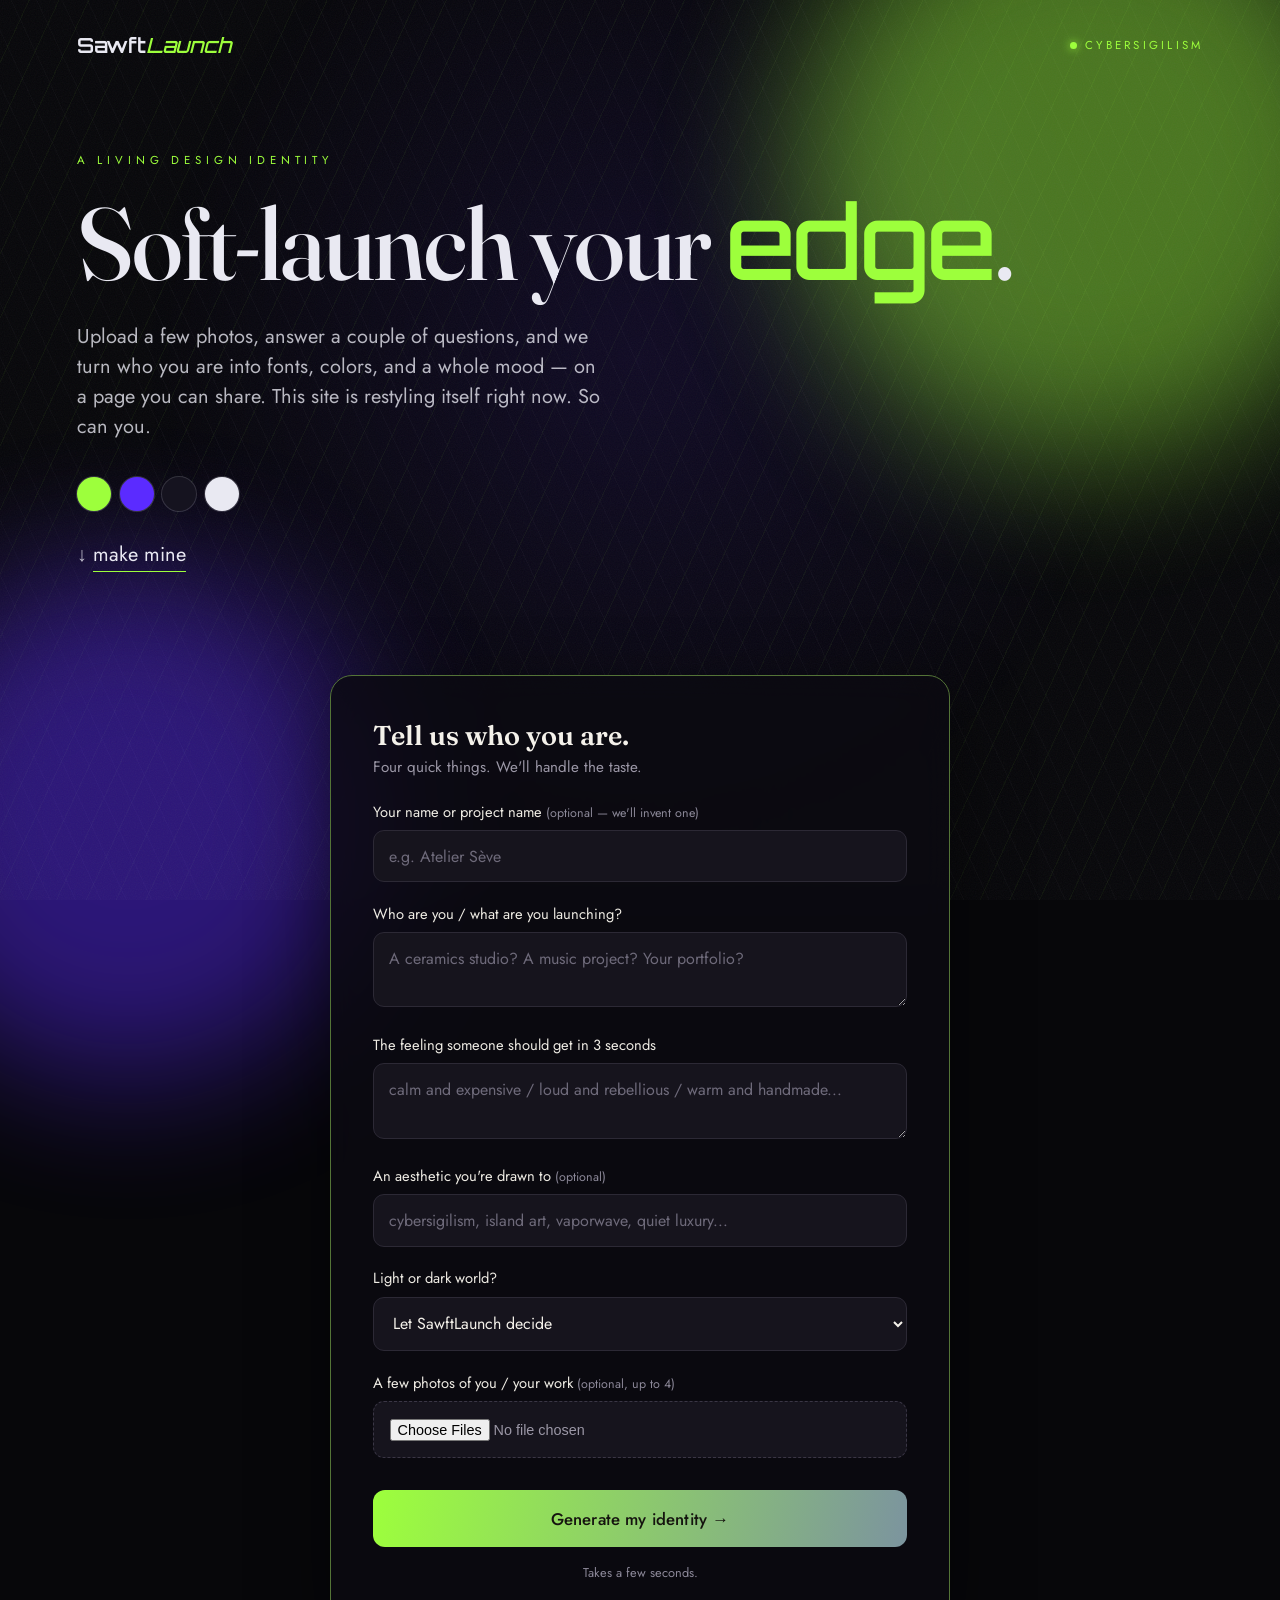
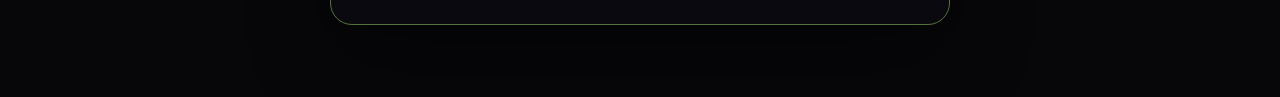
==== sawftlaunch-app/templates/onboard.html @ 3a96aae8 "Add SawftLaunch generative design app (v1) FastAPI backend that turns a maker's photos + answers int" ====
<!DOCTYPE html>
<html lang="en">
<head>
  <meta charset="UTF-8" />
  <meta name="viewport" content="width=device-width, initial-scale=1.0" />
  <title>SawftLaunch — soft-launch yourself</title>
  <link rel="preconnect" href="https://fonts.googleapis.com" />
  <link rel="preconnect" href="https://fonts.gstatic.com" crossorigin />
  <link href="https://fonts.googleapis.com/css2?family=Fraunces:ital,opsz,wght@0,9..144,500;0,9..144,600;1,9..144,500&family=Orbitron:wght@500;800&family=DM+Serif+Display&family=Cormorant+Garamond:wght@600;700&family=Jost:wght@300;400;500&display=swap" rel="stylesheet" />
  <style>
    :root {
      --bg:#0e0c14; --ink:#f4f1ea; --accent:#c7a45a; --accent2:#7d8466; --soft:#1c1a24;
      --display:"Fraunces",serif;
      --t: 900ms cubic-bezier(.4,0,.2,1);
    }
    * { margin:0; padding:0; box-sizing:border-box; }
    html { scroll-behavior:smooth; }
    body {
      background:var(--bg); color:var(--ink); font-family:"Jost",sans-serif;
      transition: background-color var(--t), color var(--t);
      overflow-x:hidden;
    }

    /* animated decorative layers ------------------------------------------ */
    .fx { position:fixed; inset:0; z-index:0; pointer-events:none; opacity:.5; transition:opacity var(--t); }
    .blob { position:fixed; z-index:0; border-radius:50%; filter:blur(70px); opacity:.45;
            transition: background var(--t); pointer-events:none; }
    .blob.b1 { width:46vw; height:46vw; top:-10vw; right:-8vw; background:var(--accent); animation:float1 16s ease-in-out infinite; }
    .blob.b2 { width:40vw; height:40vw; bottom:-14vw; left:-10vw; background:var(--accent2); animation:float2 20s ease-in-out infinite; }
    @keyframes float1 { 0%,100%{transform:translate(0,0) scale(1)} 50%{transform:translate(-4vw,5vw) scale(1.12)} }
    @keyframes float2 { 0%,100%{transform:translate(0,0) scale(1)} 50%{transform:translate(5vw,-4vw) scale(1.1)} }
    /* film grain */
    body::after {
      content:""; position:fixed; inset:0; z-index:1; pointer-events:none; opacity:.05;
      background-image:url("data:image/svg+xml,%3Csvg xmlns='http://www.w3.org/2000/svg' width='120' height='120'%3E%3Cfilter id='n'%3E%3CfeTurbulence type='fractalNoise' baseFrequency='.85' numOctaves='2'/%3E%3C/filter%3E%3Crect width='100%25' height='100%25' filter='url(%23n)'/%3E%3C/svg%3E");
    }

    /* aesthetic effect backgrounds (swapped on the .fx layer) -------------- */
    .fx-sigil-lines { background:
        radial-gradient(circle at 50% 40%, color-mix(in srgb,var(--accent2) 22%,transparent), transparent 60%),
        repeating-linear-gradient(115deg, transparent 0 26px, color-mix(in srgb,var(--accent) 10%,transparent) 26px 27px),
        repeating-linear-gradient(65deg, transparent 0 22px, color-mix(in srgb,var(--ink) 5%,transparent) 22px 23px); }
    .fx-tapa-pattern { background:
        repeating-linear-gradient(45deg, color-mix(in srgb,var(--accent) 16%,transparent) 0 10px, transparent 10px 20px),
        repeating-linear-gradient(-45deg, color-mix(in srgb,var(--accent2) 16%,transparent) 0 10px, transparent 10px 20px);
        background-size:56px 56px; }
    .fx-neon-grid { background-image:
        linear-gradient(color-mix(in srgb,var(--accent2) 50%,transparent) 1px, transparent 1px),
        linear-gradient(90deg, color-mix(in srgb,var(--accent2) 50%,transparent) 1px, transparent 1px);
        background-size:48px 48px; mask-image:radial-gradient(circle at 50% 30%, #000, transparent 75%); }
    .fx-fine-rules { background:
        repeating-linear-gradient(0deg, transparent 0 64px, color-mix(in srgb,var(--ink) 12%,transparent) 64px 65px); }

    /* layout --------------------------------------------------------------- */
    .shell { position:relative; z-index:2; }
    .topbar { display:flex; justify-content:space-between; align-items:center; padding:2rem 6vw; }
    .wordmark { font-family:var(--display); font-weight:600; font-size:1.3rem; letter-spacing:-.01em; }
    .wordmark b { color:var(--accent); font-style:italic; font-weight:500; transition:color var(--t); }
    .nowtag { font-size:.72rem; letter-spacing:.28em; text-transform:uppercase; color:var(--accent);
              transition:color var(--t); display:flex; align-items:center; gap:.5rem; }
    .nowtag .dot { width:7px; height:7px; border-radius:50%; background:var(--accent); transition:background var(--t);
                   box-shadow:0 0 10px var(--accent); animation:pulse 1.6s ease-in-out infinite; }
    @keyframes pulse { 0%,100%{opacity:1} 50%{opacity:.35} }

    .hero { min-height:62vh; display:flex; flex-direction:column; justify-content:center;
            padding:1rem 6vw 2rem; max-width:1100px; }
    .eyebrow { letter-spacing:.42em; text-transform:uppercase; font-size:.72rem; color:var(--accent);
               margin-bottom:1.4rem; transition:color var(--t); }
    .hero h1 { font-family:"Fraunces",serif; font-weight:500; line-height:.98;
               font-size:clamp(2.6rem,8.5vw,6.4rem); letter-spacing:-.02em; }
    .morph { font-family:var(--display); color:var(--accent); transition:color var(--t);
             display:inline-block; will-change:transform,opacity; }
    .morph.swap { animation:swap .9s cubic-bezier(.4,0,.2,1); }
    @keyframes swap { 0%{opacity:0; transform:translateY(.35em) rotate(-2deg)} 100%{opacity:1; transform:none} }
    .hero p { margin-top:1.8rem; max-width:44ch; font-size:clamp(1rem,2vw,1.25rem);
              line-height:1.5; color:color-mix(in srgb,var(--ink) 78%, transparent); }

    .swatches { display:flex; gap:.55rem; margin-top:2.2rem; }
    .swatches span { width:34px; height:34px; border-radius:50%;
                     box-shadow:0 0 0 1px color-mix(in srgb,var(--ink) 18%, transparent);
                     transition:background var(--t); }
    .scrollcue { margin-top:2.6rem; font-size:.85rem; color:color-mix(in srgb,var(--ink) 65%,transparent); }
    .scrollcue a { color:var(--ink); text-decoration:none; border-bottom:1px solid var(--accent); padding-bottom:2px; }

    /* form card ------------------------------------------------------------ */
    .formwrap { padding:3vh 6vw 8vh; display:flex; justify-content:center; }
    .card {
      width:100%; max-width:620px; background:color-mix(in srgb,#0c0a12 82%, transparent);
      border:1px solid color-mix(in srgb,var(--accent) 35%, #2c2935);
      border-radius:22px; padding:clamp(1.6rem,4vw,2.6rem);
      backdrop-filter:blur(14px); box-shadow:0 30px 80px rgba(0,0,0,.45);
      transition:border-color var(--t);
    }
    .card h2 { font-family:"Fraunces",serif; font-weight:600; font-size:1.7rem; margin-bottom:.3rem; color:#f4f1ea; }
    .card .sub { color:#9b97a6; font-size:.95rem; margin-bottom:1.4rem; }
    label { display:block; font-size:.92rem; margin:1.3rem 0 .45rem; color:#efece4; }
    label .hint { color:#8c8898; font-size:.78rem; }
    input[type=text], textarea, select {
      width:100%; background:#16141d; border:1px solid #2c2935; color:#f4f1ea;
      border-radius:11px; padding:.85rem .95rem; font:inherit; font-size:1rem;
      transition:border-color .2s, box-shadow .2s;
    }
    input::placeholder, textarea::placeholder { color:#6e6a7a; }
    textarea { resize:vertical; min-height:70px; }
    input:focus, textarea:focus, select:focus {
      outline:none; border-color:var(--accent);
      box-shadow:0 0 0 3px color-mix(in srgb,var(--accent) 25%, transparent);
    }
    .file-box { background:#16141d; border:1px dashed #3a3645; border-radius:11px; padding:1rem; }
    input[type=file] { width:100%; color:#9b97a6; font-size:.9rem; }
    button {
      margin-top:2rem; width:100%; border:none; border-radius:12px; cursor:pointer;
      padding:1.05rem; font:inherit; font-weight:500; font-size:1.05rem; color:#15140f;
      background:linear-gradient(100deg,var(--accent),var(--accent2));
      background-size:200% 100%; transition:background-position .5s, transform .12s, background var(--t);
      letter-spacing:.01em;
    }
    button:hover { background-position:100% 0; }
    button:active { transform:translateY(1px) scale(.995); }
    .pending { display:none; text-align:center; color:#9b97a6; font-size:.9rem; margin-top:1rem; }
    form.sending button { opacity:.7; pointer-events:none; }
    form.sending .pending { display:block; }
    .note { color:#8c8898; font-size:.8rem; margin-top:1rem; text-align:center; }
    @media (prefers-reduced-motion: reduce) {
      *, body::after { animation:none !important; }
      :root { --t: 1ms; }
    }
  </style>
</head>
<body>
  <div class="fx fx-sigil-lines" id="fx"></div>
  <div class="blob b1"></div>
  <div class="blob b2"></div>

  <div class="shell">
    <div class="topbar">
      <div class="wordmark">Sawft<b>Launch</b></div>
      <div class="nowtag"><span class="dot"></span><span id="nowname">Cybersigilism</span></div>
    </div>

    <section class="hero">
      <div class="eyebrow">a living design identity</div>
      <h1>Soft-launch your <span class="morph" id="morph">edge</span>.</h1>
      <p>Upload a few photos, answer a couple of questions, and we turn who you are into fonts, colors, and a whole mood — on a page you can share. This site is restyling itself right now. So can you.</p>
      <div class="swatches">
        <span id="s1"></span><span id="s2"></span><span id="s3"></span><span id="s4"></span>
      </div>
      <p class="scrollcue">↓ <a href="#start">make mine</a></p>
    </section>

    <section class="formwrap" id="start">
      <form class="card" action="/generate" method="post" enctype="multipart/form-data"
            onsubmit="this.classList.add('sending')">
        <h2>Tell us who you are.</h2>
        <p class="sub">Four quick things. We'll handle the taste.</p>

        <label>Your name or project name <span class="hint">(optional — we'll invent one)</span></label>
        <input type="text" name="name" placeholder="e.g. Atelier Sève" />

        <label>Who are you / what are you launching?</label>
        <textarea name="what" required placeholder="A ceramics studio? A music project? Your portfolio?"></textarea>

        <label>The feeling someone should get in 3 seconds</label>
        <textarea name="feeling" required placeholder="calm and expensive / loud and rebellious / warm and handmade..."></textarea>

        <label>An aesthetic you're drawn to <span class="hint">(optional)</span></label>
        <input type="text" name="aesthetic" placeholder="cybersigilism, island art, vaporwave, quiet luxury..." />

        <label>Light or dark world?</label>
        <select name="world">
          <option value="either">Let SawftLaunch decide</option>
          <option value="light">Light</option>
          <option value="dark">Dark</option>
        </select>

        <label>A few photos of you / your work <span class="hint">(optional, up to 4)</span></label>
        <div class="file-box"><input type="file" name="photos" accept="image/*" multiple /></div>

        <button type="submit">Generate my identity →</button>
        <p class="pending">Claude is looking at your photos and designing… ✦</p>
        <p class="note">Takes a few seconds.</p>
      </form>
    </section>
  </div>

  <script>
    const THEMES = [
      { name:"Cybersigilism", word:"edge",   font:'"Orbitron",sans-serif',
        bg:"#07070a", ink:"#e9e9f2", accent:"#9dff3c", accent2:"#5b2bff", soft:"#15131f", fx:"fx-sigil-lines" },
      { name:"Pasifika",      word:"roots",  font:'"DM Serif Display",serif',
        bg:"#1c2b2d", ink:"#f4ece0", accent:"#e1873b", accent2:"#3f8f86", soft:"#2c4042", fx:"fx-tapa-pattern" },
      { name:"Vaporwave",     word:"dream",  font:'"Orbitron",sans-serif',
        bg:"#160a2b", ink:"#fdeafb", accent:"#ff4fd8", accent2:"#36e7ff", soft:"#3a1f63", fx:"fx-neon-grid" },
      { name:"Editorial Luxe",word:"poise",  font:'"Cormorant Garamond",serif',
        bg:"#f7f4ee", ink:"#15140f", accent:"#9a7b3f", accent2:"#3a3a38", soft:"#e4dccb", fx:"fx-fine-rules" },
    ];
    const root = document.documentElement, fx = document.getElementById("fx"),
          morph = document.getElementById("morph"), nowname = document.getElementById("nowname"),
          sw = [1,2,3,4].map(i => document.getElementById("s"+i));
    let i = 0;
    function apply(t) {
      root.style.setProperty("--bg", t.bg);
      root.style.setProperty("--ink", t.ink);
      root.style.setProperty("--accent", t.accent);
      root.style.setProperty("--accent2", t.accent2);
      root.style.setProperty("--soft", t.soft);
      root.style.setProperty("--display", t.font);
      fx.className = "fx " + t.fx;
      nowname.textContent = t.name;
      morph.textContent = t.word;
      morph.classList.remove("swap"); void morph.offsetWidth; morph.classList.add("swap");
      sw[0].style.background = t.accent; sw[1].style.background = t.accent2;
      sw[2].style.background = t.soft;   sw[3].style.background = t.ink;
    }
    apply(THEMES[0]);
    const reduce = window.matchMedia("(prefers-reduced-motion: reduce)").matches;
    if (!reduce) setInterval(() => { i = (i + 1) % THEMES.length; apply(THEMES[i]); }, 3600);
  </script>
</body>
</html>
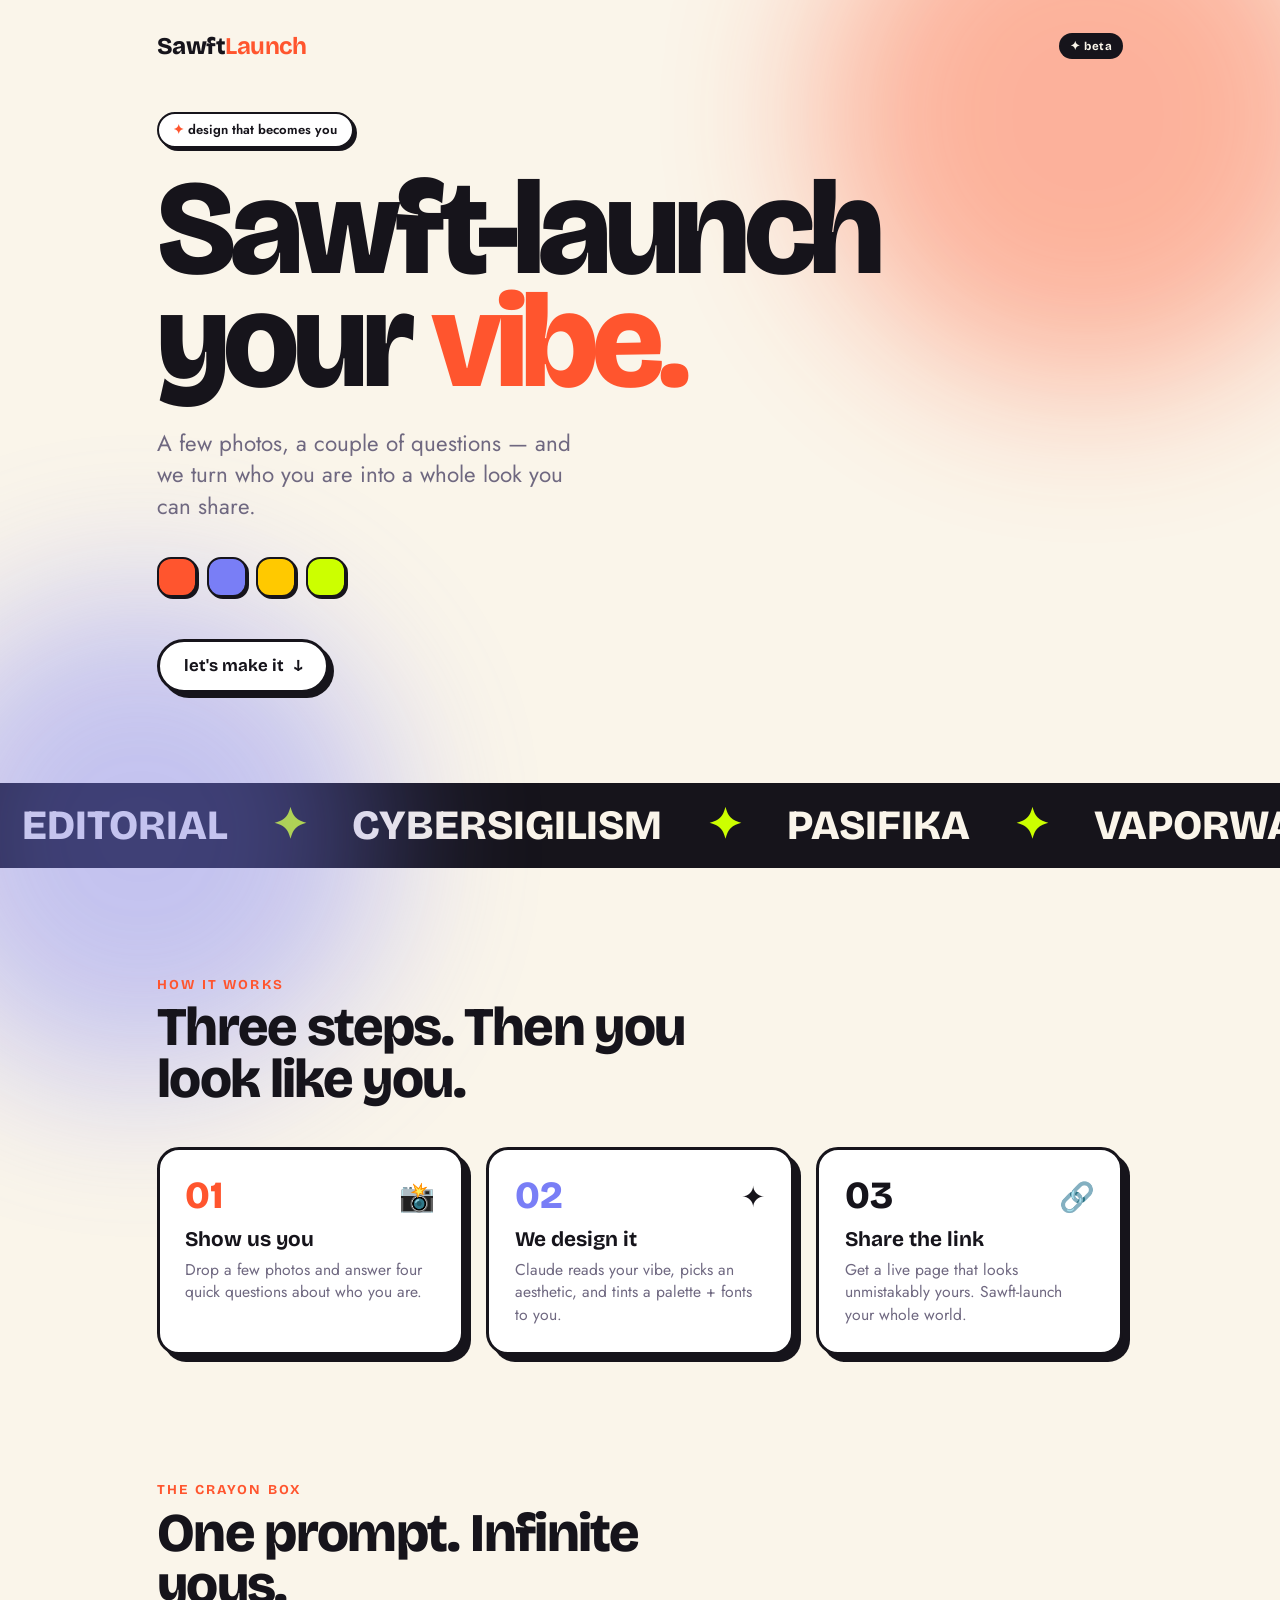
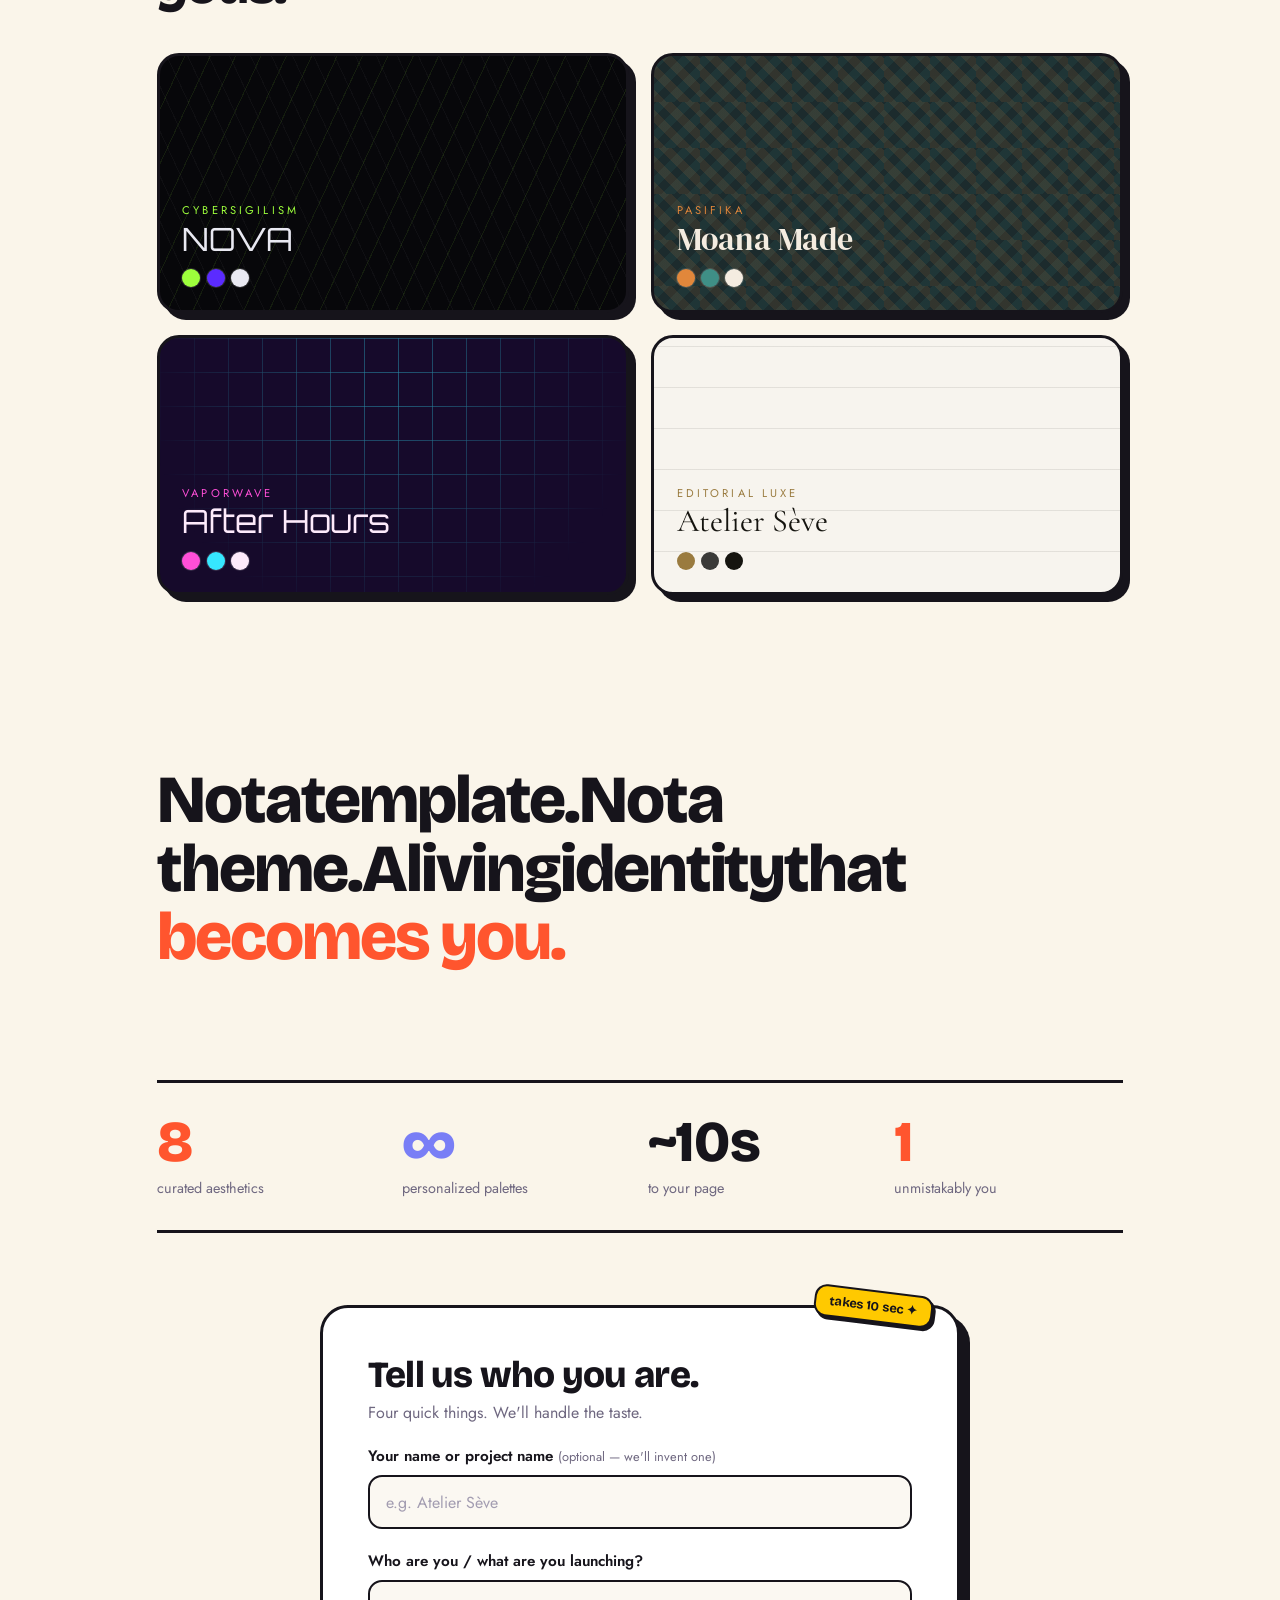
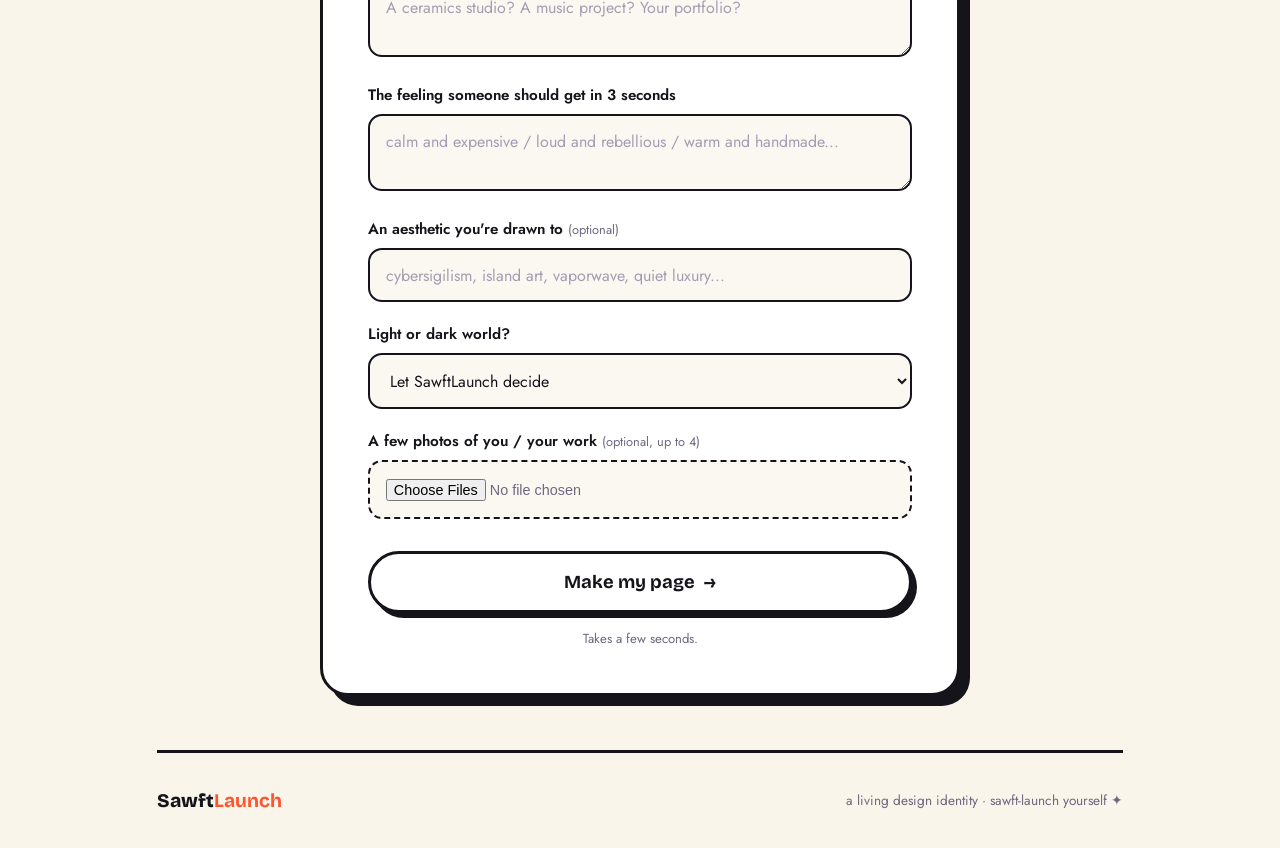
==== commit 4e34c27d: "Build scrolling landing page and adopt "sawft" brand spelling Rework the home page into a multi-sect" ====
--- a/sawftlaunch-app/templates/onboard.html
+++ b/sawftlaunch-app/templates/onboard.html
@@ -3,218 +3,295 @@
 <head>
   <meta charset="UTF-8" />
   <meta name="viewport" content="width=device-width, initial-scale=1.0" />
-  <title>SawftLaunch — soft-launch yourself</title>
+  <title>SawftLaunch — sawft-launch yourself</title>
   <link rel="preconnect" href="https://fonts.googleapis.com" />
   <link rel="preconnect" href="https://fonts.gstatic.com" crossorigin />
-  <link href="https://fonts.googleapis.com/css2?family=Fraunces:ital,opsz,wght@0,9..144,500;0,9..144,600;1,9..144,500&family=Orbitron:wght@500;800&family=DM+Serif+Display&family=Cormorant+Garamond:wght@600;700&family=Jost:wght@300;400;500&display=swap" rel="stylesheet" />
+  <link href="https://fonts.googleapis.com/css2?family=Bricolage+Grotesque:opsz,wght@12..96,600;12..96,700;12..96,800&family=Jost:wght@400;500;600&family=Orbitron:wght@700;800&family=DM+Serif+Display&family=Cormorant+Garamond:wght@600;700&display=swap" rel="stylesheet" />
   <style>
     :root {
-      --bg:#0e0c14; --ink:#f4f1ea; --accent:#c7a45a; --accent2:#7d8466; --soft:#1c1a24;
-      --display:"Fraunces",serif;
-      --t: 900ms cubic-bezier(.4,0,.2,1);
+      --cream:#faf5ea; --ink:#16141b; --muted:#6f6880;
+      --orange:#ff552e; --blue:#797ef6; --yellow:#ffc900; --lime:#ccff00;
+      --card:#ffffff; --display:"Bricolage Grotesque",sans-serif; --body:"Jost",sans-serif;
     }
     * { margin:0; padding:0; box-sizing:border-box; }
     html { scroll-behavior:smooth; }
-    body {
-      background:var(--bg); color:var(--ink); font-family:"Jost",sans-serif;
-      transition: background-color var(--t), color var(--t);
-      overflow-x:hidden;
+    body { background:var(--cream); color:var(--ink); font-family:var(--body); overflow-x:hidden; -webkit-font-smoothing:antialiased; }
+    ::selection { background:var(--lime); color:var(--ink); }
+    a { color:inherit; }
+
+    /* preloader */
+    #preloader { position:fixed; inset:0; z-index:100; background:var(--cream); display:grid; place-items:center;
+                 animation:plExit .6s cubic-bezier(.87,0,.13,1) 1.7s forwards; }
+    .pl-dots { display:flex; gap:.7rem; justify-content:center; margin-bottom:1.3rem; }
+    .pl-dots i { width:26px; height:26px; border-radius:9px; border:2.5px solid var(--ink); box-shadow:2px 2px 0 var(--ink); animation:plPop 1.4s ease-in-out infinite; }
+    .pl-dots i:nth-child(1){ background:var(--orange) } .pl-dots i:nth-child(2){ background:var(--blue); animation-delay:.15s }
+    .pl-dots i:nth-child(3){ background:var(--yellow); animation-delay:.3s } .pl-dots i:nth-child(4){ background:var(--lime); animation-delay:.45s }
+    .pl-word { font-family:var(--display); font-weight:800; font-size:1.8rem; letter-spacing:-.02em; text-align:center; opacity:0; animation:plWord .5s ease .9s forwards; }
+    .pl-word b { color:var(--orange); }
+    @keyframes plPop { 0%,100%{transform:translateY(0) rotate(0)} 50%{transform:translateY(-10px) rotate(-6deg)} }
+    @keyframes plWord { from{opacity:0; transform:translateY(8px)} to{opacity:1; transform:none} }
+    @keyframes plExit { to{ transform:translateY(-100%); visibility:hidden; } }
+
+    /* blobs */
+    .blob { position:fixed; border-radius:50%; filter:blur(80px); opacity:.42; z-index:0; pointer-events:none; }
+    .b1 { width:42vw; height:42vw; top:-12vw; right:-6vw; background:var(--orange); animation:drift1 18s ease-in-out infinite; }
+    .b2 { width:38vw; height:38vw; bottom:-14vw; left:-8vw; background:var(--blue); animation:drift2 22s ease-in-out infinite; }
+    @keyframes drift1 { 0%,100%{transform:translate(0,0) scale(1)} 50%{transform:translate(-3vw,4vw) scale(1.12)} }
+    @keyframes drift2 { 0%,100%{transform:translate(0,0) scale(1)} 50%{transform:translate(4vw,-3vw) scale(1.1)} }
+
+    .shell { position:relative; z-index:2; max-width:1120px; margin:0 auto; padding:0 6vw; }
+
+    /* reveal-on-scroll */
+    .reveal { opacity:0; transform:translateY(30px); transition:opacity .7s ease, transform .7s cubic-bezier(.2,.7,.2,1); }
+    .reveal.in { opacity:1; transform:none; }
+    .stagger > * { opacity:0; transform:translateY(22px); transition:opacity .55s ease, transform .55s cubic-bezier(.2,.7,.2,1); }
+    .stagger.in > * { opacity:1; transform:none; }
+
+    /* top bar */
+    .topbar { display:flex; justify-content:space-between; align-items:center; padding:2rem 0 1rem; position:relative; z-index:3; }
+    .wordmark { font-family:var(--display); font-weight:800; font-size:1.5rem; letter-spacing:-.02em; }
+    .wordmark b { color:var(--orange); }
+    .beta { font-family:var(--display); font-weight:700; font-size:.72rem; letter-spacing:.04em; background:var(--ink); color:var(--cream); padding:.35rem .7rem; border-radius:999px; }
+
+    /* hero */
+    .hero { padding:4vh 0 5vh; transform-origin:left top; will-change:opacity,transform; }
+    .pill { display:inline-block; font-weight:600; font-size:.82rem; background:#fff; border:2px solid var(--ink); padding:.4rem .9rem; border-radius:999px; margin-bottom:1.6rem; box-shadow:3px 3px 0 var(--ink); }
+    .pill .spark { color:var(--orange); }
+    h1 { font-family:var(--display); font-weight:800; line-height:.84; font-size:clamp(3.2rem,13vw,8.4rem); letter-spacing:-.045em; max-width:11ch; }
+    h1 .cycle { color:var(--orange); transition:color .6s ease; display:inline-block; }
+    .lede { font-size:clamp(1.05rem,2.2vw,1.4rem); line-height:1.4; color:var(--muted); margin-top:1.8rem; max-width:32ch; }
+    .swatches { display:flex; gap:.6rem; margin-top:2.2rem; }
+    .swatches span { width:40px; height:40px; border-radius:14px; border:2px solid var(--ink); box-shadow:2px 2px 0 var(--ink); animation:breathe 3.4s ease-in-out infinite; }
+    .swatches span:nth-child(2){ animation-delay:.4s } .swatches span:nth-child(3){ animation-delay:.8s } .swatches span:nth-child(4){ animation-delay:1.2s }
+    @keyframes breathe { 0%,100%{transform:translateY(0) rotate(0)} 50%{transform:translateY(-6px) rotate(-3deg)} }
+
+    /* sliding-fill pill button */
+    .btn { position:relative; overflow:hidden; display:inline-flex; align-items:center; gap:.6rem; border:3px solid var(--ink); border-radius:999px; background:#fff; color:var(--ink); font-family:var(--display); font-weight:700; cursor:pointer; text-decoration:none; box-shadow:5px 5px 0 var(--ink); transition:transform .12s, box-shadow .12s; }
+    .btn .fill { position:absolute; inset:0; background:var(--lime); transform:translateY(101%); transition:transform .35s cubic-bezier(.87,0,.13,1); z-index:0; }
+    .btn > * { position:relative; z-index:1; }
+    .btn:hover .fill { transform:translateY(0); }
+    .btn:hover { transform:translate(-2px,-2px); box-shadow:7px 7px 0 var(--ink); }
+    .btn:active { transform:translate(3px,3px); box-shadow:1px 1px 0 var(--ink); }
+    .btn .ico { transition:transform .3s; }
+    .btn:hover .ico { transform:translateX(4px) rotate(8deg); }
+    .btn-hero { margin-top:2.6rem; padding:.85rem 1.5rem; font-size:1.05rem; }
+
+    /* marquee */
+    .marquee { margin:5vh 0; border-top:3px solid var(--ink); border-bottom:3px solid var(--ink); background:var(--ink); color:var(--cream); overflow:hidden; }
+    .mq-track { display:flex; white-space:nowrap; animation:scrollx 24s linear infinite; font-family:var(--display); font-weight:800; font-size:clamp(1.6rem,4vw,2.6rem); padding:.9rem 0; }
+    .mq-track span { padding:0 1.4rem; } .mq-track .s { color:var(--lime); }
+    @keyframes scrollx { from{transform:translateX(0)} to{transform:translateX(-50%)} }
+
+    /* section heading */
+    .sec { padding:7vh 0; }
+    .kicker { font-family:var(--display); font-weight:700; font-size:.85rem; letter-spacing:.16em; text-transform:uppercase; color:var(--orange); }
+    .sec h2 { font-family:var(--display); font-weight:800; font-size:clamp(2rem,6vw,3.4rem); line-height:.95; letter-spacing:-.03em; margin-top:.6rem; max-width:16ch; }
+
+    /* how it works */
+    .steps { display:grid; grid-template-columns:repeat(3,1fr); gap:1.4rem; margin-top:2.6rem; }
+    .step { background:var(--card); border:3px solid var(--ink); border-radius:22px; padding:1.6rem; box-shadow:7px 7px 0 var(--ink); }
+    .step .n { font-family:var(--display); font-weight:800; font-size:2.4rem; line-height:1; }
+    .step .emoji { font-size:1.8rem; float:right; }
+    .step h3 { font-family:var(--display); font-weight:700; font-size:1.3rem; margin:.8rem 0 .4rem; }
+    .step p { color:var(--muted); font-size:.98rem; line-height:1.45; }
+    .step:nth-child(1) .n { color:var(--orange) } .step:nth-child(2) .n { color:var(--blue) } .step:nth-child(3) .n { color:var(--ink) }
+
+    /* aesthetic gallery */
+    .gallery { display:grid; grid-template-columns:repeat(2,1fr); gap:1.4rem; margin-top:2.6rem; }
+    .sc { position:relative; overflow:hidden; height:260px; border:3px solid var(--ink); border-radius:22px; box-shadow:7px 7px 0 var(--ink); background:var(--sbg); color:var(--sink); display:flex; flex-direction:column; justify-content:flex-end; padding:1.4rem; text-decoration:none; transition:transform .25s; }
+    .sc:hover { transform:translateY(-4px) rotate(-1deg); }
+    .sc .fx { position:absolute; inset:0; z-index:0; opacity:.65; }
+    .sc .scin { position:relative; z-index:1; }
+    .sc .eye { font-size:.7rem; letter-spacing:.28em; text-transform:uppercase; color:var(--sacc); }
+    .sc .nm { font-family:var(--sfont); font-size:2rem; line-height:1; margin-top:.3rem; }
+    .sc .dots { display:flex; gap:.4rem; margin-top:.9rem; }
+    .sc .dots i { width:18px; height:18px; border-radius:50%; box-shadow:0 0 0 1px rgba(255,255,255,.15); }
+    .fx-sigil { background:repeating-linear-gradient(115deg, transparent 0 22px, color-mix(in srgb,var(--sacc) 14%,transparent) 22px 23px), repeating-linear-gradient(65deg, transparent 0 18px, color-mix(in srgb,var(--sink) 6%,transparent) 18px 19px); }
+    .fx-tapa { background:repeating-linear-gradient(45deg, color-mix(in srgb,var(--sacc) 18%,transparent) 0 9px, transparent 9px 18px), repeating-linear-gradient(-45deg, color-mix(in srgb,var(--sacc2) 18%,transparent) 0 9px, transparent 9px 18px); background-size:46px 46px; }
+    .fx-neon { background-image:linear-gradient(color-mix(in srgb,var(--sacc2) 55%,transparent) 1px,transparent 1px),linear-gradient(90deg,color-mix(in srgb,var(--sacc2) 55%,transparent) 1px,transparent 1px); background-size:34px 34px; mask-image:radial-gradient(circle at 50% 20%,#000,transparent 80%); }
+    .fx-rules { background:repeating-linear-gradient(0deg, transparent 0 40px, color-mix(in srgb,var(--sink) 14%,transparent) 40px 41px); }
+
+    /* manifesto text reveal */
+    .manifesto { padding:12vh 0; }
+    .manifesto p { font-family:var(--display); font-weight:800; font-size:clamp(2rem,6.5vw,4.2rem); line-height:1.02; letter-spacing:-.03em; max-width:18ch; }
+    .manifesto .w { display:inline-block; opacity:.13; transition:opacity .5s ease; }
+    .manifesto.in .w { opacity:1; }
+    .manifesto .hl { color:var(--orange); }
+
+    /* stats ticker */
+    .stats { display:grid; grid-template-columns:repeat(4,1fr); gap:1rem; border-top:3px solid var(--ink); border-bottom:3px solid var(--ink); padding:3.5vh 0; }
+    .stat .big { font-family:var(--display); font-weight:800; font-size:clamp(2.2rem,6vw,3.6rem); line-height:1; }
+    .stat:nth-child(1) .big{color:var(--orange)} .stat:nth-child(2) .big{color:var(--blue)} .stat:nth-child(3) .big{color:var(--ink)} .stat:nth-child(4) .big{color:var(--orange)}
+    .stat .lab { color:var(--muted); font-size:.9rem; margin-top:.4rem; }
+
+    /* form */
+    .formwrap { padding:8vh 0 6vh; display:flex; justify-content:center; }
+    .card2 { width:100%; max-width:640px; background:var(--card); border:3px solid var(--ink); border-radius:28px; padding:clamp(1.6rem,4vw,2.8rem); box-shadow:10px 10px 0 var(--ink); position:relative; }
+    .sticker { position:absolute; top:-18px; right:24px; transform:rotate(7deg); background:var(--yellow); border:2.5px solid var(--ink); border-radius:12px; font-family:var(--display); font-weight:700; font-size:.8rem; padding:.4rem .8rem; box-shadow:3px 3px 0 var(--ink); }
+    .card2 h2 { font-family:var(--display); font-weight:800; font-size:clamp(1.7rem,4vw,2.3rem); letter-spacing:-.02em; }
+    .card2 .sub { color:var(--muted); font-size:1rem; margin:.3rem 0 1.2rem; }
+    label { display:block; font-weight:600; font-size:.95rem; margin:1.3rem 0 .5rem; }
+    label .hint { color:var(--muted); font-weight:400; font-size:.8rem; }
+    input[type=text], textarea, select { width:100%; background:#fbf8f2; border:2px solid var(--ink); color:var(--ink); border-radius:14px; padding:.85rem 1rem; font:inherit; font-size:1rem; transition:transform .12s, box-shadow .15s, background .15s; }
+    input::placeholder, textarea::placeholder { color:#a39db1; }
+    textarea { resize:vertical; min-height:74px; }
+    input:focus, textarea:focus, select:focus { outline:none; background:#fff; box-shadow:4px 4px 0 var(--orange); transform:translate(-1px,-1px); }
+    .file-box { background:#fbf8f2; border:2px dashed var(--ink); border-radius:14px; padding:1rem; }
+    input[type=file] { width:100%; color:var(--muted); font-size:.9rem; }
+    .btn-submit { margin-top:2rem; width:100%; justify-content:center; padding:1.05rem; font-size:1.15rem; }
+    .pending { display:none; text-align:center; color:var(--muted); font-size:.92rem; margin-top:1rem; }
+    form.sending .btn-submit { opacity:.75; pointer-events:none; }
+    form.sending .pending { display:block; }
+    .note { color:var(--muted); font-size:.82rem; margin-top:1rem; text-align:center; }
+
+    footer { border-top:3px solid var(--ink); padding:4vh 0; display:flex; justify-content:space-between; align-items:center; flex-wrap:wrap; gap:1rem; }
+    footer .fm { font-family:var(--display); font-weight:800; font-size:1.2rem; } footer .fm b{color:var(--orange)}
+    footer .fnote { color:var(--muted); font-size:.85rem; }
+
+    @media (max-width:760px) {
+      .steps { grid-template-columns:1fr; } .gallery { grid-template-columns:1fr; } .stats { grid-template-columns:repeat(2,1fr); row-gap:2rem; }
     }
-
-    /* animated decorative layers ------------------------------------------ */
-    .fx { position:fixed; inset:0; z-index:0; pointer-events:none; opacity:.5; transition:opacity var(--t); }
-    .blob { position:fixed; z-index:0; border-radius:50%; filter:blur(70px); opacity:.45;
-            transition: background var(--t); pointer-events:none; }
-    .blob.b1 { width:46vw; height:46vw; top:-10vw; right:-8vw; background:var(--accent); animation:float1 16s ease-in-out infinite; }
-    .blob.b2 { width:40vw; height:40vw; bottom:-14vw; left:-10vw; background:var(--accent2); animation:float2 20s ease-in-out infinite; }
-    @keyframes float1 { 0%,100%{transform:translate(0,0) scale(1)} 50%{transform:translate(-4vw,5vw) scale(1.12)} }
-    @keyframes float2 { 0%,100%{transform:translate(0,0) scale(1)} 50%{transform:translate(5vw,-4vw) scale(1.1)} }
-    /* film grain */
-    body::after {
-      content:""; position:fixed; inset:0; z-index:1; pointer-events:none; opacity:.05;
-      background-image:url("data:image/svg+xml,%3Csvg xmlns='http://www.w3.org/2000/svg' width='120' height='120'%3E%3Cfilter id='n'%3E%3CfeTurbulence type='fractalNoise' baseFrequency='.85' numOctaves='2'/%3E%3C/filter%3E%3Crect width='100%25' height='100%25' filter='url(%23n)'/%3E%3C/svg%3E");
-    }
-
-    /* aesthetic effect backgrounds (swapped on the .fx layer) -------------- */
-    .fx-sigil-lines { background:
-        radial-gradient(circle at 50% 40%, color-mix(in srgb,var(--accent2) 22%,transparent), transparent 60%),
-        repeating-linear-gradient(115deg, transparent 0 26px, color-mix(in srgb,var(--accent) 10%,transparent) 26px 27px),
-        repeating-linear-gradient(65deg, transparent 0 22px, color-mix(in srgb,var(--ink) 5%,transparent) 22px 23px); }
-    .fx-tapa-pattern { background:
-        repeating-linear-gradient(45deg, color-mix(in srgb,var(--accent) 16%,transparent) 0 10px, transparent 10px 20px),
-        repeating-linear-gradient(-45deg, color-mix(in srgb,var(--accent2) 16%,transparent) 0 10px, transparent 10px 20px);
-        background-size:56px 56px; }
-    .fx-neon-grid { background-image:
-        linear-gradient(color-mix(in srgb,var(--accent2) 50%,transparent) 1px, transparent 1px),
-        linear-gradient(90deg, color-mix(in srgb,var(--accent2) 50%,transparent) 1px, transparent 1px);
-        background-size:48px 48px; mask-image:radial-gradient(circle at 50% 30%, #000, transparent 75%); }
-    .fx-fine-rules { background:
-        repeating-linear-gradient(0deg, transparent 0 64px, color-mix(in srgb,var(--ink) 12%,transparent) 64px 65px); }
-
-    /* layout --------------------------------------------------------------- */
-    .shell { position:relative; z-index:2; }
-    .topbar { display:flex; justify-content:space-between; align-items:center; padding:2rem 6vw; }
-    .wordmark { font-family:var(--display); font-weight:600; font-size:1.3rem; letter-spacing:-.01em; }
-    .wordmark b { color:var(--accent); font-style:italic; font-weight:500; transition:color var(--t); }
-    .nowtag { font-size:.72rem; letter-spacing:.28em; text-transform:uppercase; color:var(--accent);
-              transition:color var(--t); display:flex; align-items:center; gap:.5rem; }
-    .nowtag .dot { width:7px; height:7px; border-radius:50%; background:var(--accent); transition:background var(--t);
-                   box-shadow:0 0 10px var(--accent); animation:pulse 1.6s ease-in-out infinite; }
-    @keyframes pulse { 0%,100%{opacity:1} 50%{opacity:.35} }
-
-    .hero { min-height:62vh; display:flex; flex-direction:column; justify-content:center;
-            padding:1rem 6vw 2rem; max-width:1100px; }
-    .eyebrow { letter-spacing:.42em; text-transform:uppercase; font-size:.72rem; color:var(--accent);
-               margin-bottom:1.4rem; transition:color var(--t); }
-    .hero h1 { font-family:"Fraunces",serif; font-weight:500; line-height:.98;
-               font-size:clamp(2.6rem,8.5vw,6.4rem); letter-spacing:-.02em; }
-    .morph { font-family:var(--display); color:var(--accent); transition:color var(--t);
-             display:inline-block; will-change:transform,opacity; }
-    .morph.swap { animation:swap .9s cubic-bezier(.4,0,.2,1); }
-    @keyframes swap { 0%{opacity:0; transform:translateY(.35em) rotate(-2deg)} 100%{opacity:1; transform:none} }
-    .hero p { margin-top:1.8rem; max-width:44ch; font-size:clamp(1rem,2vw,1.25rem);
-              line-height:1.5; color:color-mix(in srgb,var(--ink) 78%, transparent); }
-
-    .swatches { display:flex; gap:.55rem; margin-top:2.2rem; }
-    .swatches span { width:34px; height:34px; border-radius:50%;
-                     box-shadow:0 0 0 1px color-mix(in srgb,var(--ink) 18%, transparent);
-                     transition:background var(--t); }
-    .scrollcue { margin-top:2.6rem; font-size:.85rem; color:color-mix(in srgb,var(--ink) 65%,transparent); }
-    .scrollcue a { color:var(--ink); text-decoration:none; border-bottom:1px solid var(--accent); padding-bottom:2px; }
-
-    /* form card ------------------------------------------------------------ */
-    .formwrap { padding:3vh 6vw 8vh; display:flex; justify-content:center; }
-    .card {
-      width:100%; max-width:620px; background:color-mix(in srgb,#0c0a12 82%, transparent);
-      border:1px solid color-mix(in srgb,var(--accent) 35%, #2c2935);
-      border-radius:22px; padding:clamp(1.6rem,4vw,2.6rem);
-      backdrop-filter:blur(14px); box-shadow:0 30px 80px rgba(0,0,0,.45);
-      transition:border-color var(--t);
-    }
-    .card h2 { font-family:"Fraunces",serif; font-weight:600; font-size:1.7rem; margin-bottom:.3rem; color:#f4f1ea; }
-    .card .sub { color:#9b97a6; font-size:.95rem; margin-bottom:1.4rem; }
-    label { display:block; font-size:.92rem; margin:1.3rem 0 .45rem; color:#efece4; }
-    label .hint { color:#8c8898; font-size:.78rem; }
-    input[type=text], textarea, select {
-      width:100%; background:#16141d; border:1px solid #2c2935; color:#f4f1ea;
-      border-radius:11px; padding:.85rem .95rem; font:inherit; font-size:1rem;
-      transition:border-color .2s, box-shadow .2s;
-    }
-    input::placeholder, textarea::placeholder { color:#6e6a7a; }
-    textarea { resize:vertical; min-height:70px; }
-    input:focus, textarea:focus, select:focus {
-      outline:none; border-color:var(--accent);
-      box-shadow:0 0 0 3px color-mix(in srgb,var(--accent) 25%, transparent);
-    }
-    .file-box { background:#16141d; border:1px dashed #3a3645; border-radius:11px; padding:1rem; }
-    input[type=file] { width:100%; color:#9b97a6; font-size:.9rem; }
-    button {
-      margin-top:2rem; width:100%; border:none; border-radius:12px; cursor:pointer;
-      padding:1.05rem; font:inherit; font-weight:500; font-size:1.05rem; color:#15140f;
-      background:linear-gradient(100deg,var(--accent),var(--accent2));
-      background-size:200% 100%; transition:background-position .5s, transform .12s, background var(--t);
-      letter-spacing:.01em;
-    }
-    button:hover { background-position:100% 0; }
-    button:active { transform:translateY(1px) scale(.995); }
-    .pending { display:none; text-align:center; color:#9b97a6; font-size:.9rem; margin-top:1rem; }
-    form.sending button { opacity:.7; pointer-events:none; }
-    form.sending .pending { display:block; }
-    .note { color:#8c8898; font-size:.8rem; margin-top:1rem; text-align:center; }
     @media (prefers-reduced-motion: reduce) {
-      *, body::after { animation:none !important; }
-      :root { --t: 1ms; }
+      *, .blob { animation:none !important; }
+      #preloader { display:none; }
+      .reveal,.stagger>*,.manifesto .w { opacity:1 !important; transform:none !important; }
     }
   </style>
 </head>
 <body>
-  <div class="fx fx-sigil-lines" id="fx"></div>
+  <div id="preloader"><div><div class="pl-dots"><i></i><i></i><i></i><i></i></div><div class="pl-word">Sawft<b>Launch</b></div></div></div>
   <div class="blob b1"></div>
   <div class="blob b2"></div>
 
   <div class="shell">
     <div class="topbar">
       <div class="wordmark">Sawft<b>Launch</b></div>
-      <div class="nowtag"><span class="dot"></span><span id="nowname">Cybersigilism</span></div>
+      <div class="beta">✦ beta</div>
     </div>
 
-    <section class="hero">
-      <div class="eyebrow">a living design identity</div>
-      <h1>Soft-launch your <span class="morph" id="morph">edge</span>.</h1>
-      <p>Upload a few photos, answer a couple of questions, and we turn who you are into fonts, colors, and a whole mood — on a page you can share. This site is restyling itself right now. So can you.</p>
-      <div class="swatches">
-        <span id="s1"></span><span id="s2"></span><span id="s3"></span><span id="s4"></span>
+    <section class="hero" id="hero">
+      <span class="pill"><span class="spark">✦</span> design that becomes you</span>
+      <h1>Sawft-launch your <span class="cycle" id="cycle">vibe.</span></h1>
+      <p class="lede">A few photos, a couple of questions — and we turn who you are into a whole look you can share.</p>
+      <div class="swatches"><span style="background:var(--orange)"></span><span style="background:var(--blue)"></span><span style="background:var(--yellow)"></span><span style="background:var(--lime)"></span></div>
+      <a class="btn btn-hero" href="#start"><span class="fill"></span><span>let's make it</span><span class="ico">↓</span></a>
+    </section>
+  </div>
+
+  <!-- marquee -->
+  <div class="marquee"><div class="mq-track" id="mq">
+    <span>EDITORIAL</span><span class="s">✦</span><span>CYBERSIGILISM</span><span class="s">✦</span><span>PASIFIKA</span><span class="s">✦</span><span>VAPORWAVE</span><span class="s">✦</span><span>LUXE</span><span class="s">✦</span><span>ORGANIC</span><span class="s">✦</span><span>PLAYFUL</span><span class="s">✦</span>
+  </div></div>
+
+  <div class="shell">
+    <!-- how it works -->
+    <section class="sec">
+      <div class="reveal"><div class="kicker">how it works</div><h2>Three steps. Then you look like you.</h2></div>
+      <div class="steps stagger">
+        <div class="step"><span class="emoji">📸</span><div class="n">01</div><h3>Show us you</h3><p>Drop a few photos and answer four quick questions about who you are.</p></div>
+        <div class="step"><span class="emoji">✦</span><div class="n">02</div><h3>We design it</h3><p>Claude reads your vibe, picks an aesthetic, and tints a palette + fonts to you.</p></div>
+        <div class="step"><span class="emoji">🔗</span><div class="n">03</div><h3>Share the link</h3><p>Get a live page that looks unmistakably yours. Sawft-launch your whole world.</p></div>
       </div>
-      <p class="scrollcue">↓ <a href="#start">make mine</a></p>
-    </section>
-
+    </section>
+
+    <!-- aesthetic gallery -->
+    <section class="sec">
+      <div class="reveal"><div class="kicker">the crayon box</div><h2>One prompt. Infinite yous.</h2></div>
+      <div class="gallery stagger">
+        <a class="sc" href="/preview/cybersigilism" style="--sbg:#07070a;--sink:#e9e9f2;--sacc:#9dff3c;--sacc2:#5b2bff;--sfont:'Orbitron',sans-serif">
+          <div class="fx fx-sigil"></div><div class="scin"><div class="eye">cybersigilism</div><div class="nm">NOVA</div><div class="dots"><i style="background:#9dff3c"></i><i style="background:#5b2bff"></i><i style="background:#e9e9f2"></i></div></div></a>
+        <a class="sc" href="/preview/pasifika" style="--sbg:#1c2b2d;--sink:#f4ece0;--sacc:#e1873b;--sacc2:#3f8f86;--sfont:'DM Serif Display',serif">
+          <div class="fx fx-tapa"></div><div class="scin"><div class="eye">pasifika</div><div class="nm">Moana Made</div><div class="dots"><i style="background:#e1873b"></i><i style="background:#3f8f86"></i><i style="background:#f4ece0"></i></div></div></a>
+        <a class="sc" href="/preview/vaporwave" style="--sbg:#160a2b;--sink:#fdeafb;--sacc:#ff4fd8;--sacc2:#36e7ff;--sfont:'Orbitron',sans-serif">
+          <div class="fx fx-neon"></div><div class="scin"><div class="eye">vaporwave</div><div class="nm">After Hours</div><div class="dots"><i style="background:#ff4fd8"></i><i style="background:#36e7ff"></i><i style="background:#fdeafb"></i></div></div></a>
+        <a class="sc" href="/preview/editorial-luxe" style="--sbg:#f7f4ee;--sink:#15140f;--sacc:#9a7b3f;--sacc2:#3a3a38;--sfont:'Cormorant Garamond',serif">
+          <div class="fx fx-rules"></div><div class="scin"><div class="eye">editorial luxe</div><div class="nm">Atelier Sève</div><div class="dots"><i style="background:#9a7b3f"></i><i style="background:#3a3a38"></i><i style="background:#15140f"></i></div></div></a>
+      </div>
+    </section>
+
+    <!-- manifesto -->
+    <section class="manifesto" id="manifesto">
+      <p id="mfp">Not a template. Not a theme. A living identity that <span class="hl">becomes&nbsp;you.</span></p>
+    </section>
+
+    <!-- stats -->
+    <section class="stats stagger">
+      <div class="stat"><div class="big">8</div><div class="lab">curated aesthetics</div></div>
+      <div class="stat"><div class="big">∞</div><div class="lab">personalized palettes</div></div>
+      <div class="stat"><div class="big">~10s</div><div class="lab">to your page</div></div>
+      <div class="stat"><div class="big">1</div><div class="lab">unmistakably you</div></div>
+    </section>
+
+    <!-- form -->
     <section class="formwrap" id="start">
-      <form class="card" action="/generate" method="post" enctype="multipart/form-data"
-            onsubmit="this.classList.add('sending')">
+      <form class="card2 reveal" action="/generate" method="post" enctype="multipart/form-data" onsubmit="this.classList.add('sending')">
+        <span class="sticker">takes 10 sec ✦</span>
         <h2>Tell us who you are.</h2>
         <p class="sub">Four quick things. We'll handle the taste.</p>
-
         <label>Your name or project name <span class="hint">(optional — we'll invent one)</span></label>
         <input type="text" name="name" placeholder="e.g. Atelier Sève" />
-
         <label>Who are you / what are you launching?</label>
         <textarea name="what" required placeholder="A ceramics studio? A music project? Your portfolio?"></textarea>
-
         <label>The feeling someone should get in 3 seconds</label>
         <textarea name="feeling" required placeholder="calm and expensive / loud and rebellious / warm and handmade..."></textarea>
-
         <label>An aesthetic you're drawn to <span class="hint">(optional)</span></label>
         <input type="text" name="aesthetic" placeholder="cybersigilism, island art, vaporwave, quiet luxury..." />
-
         <label>Light or dark world?</label>
-        <select name="world">
-          <option value="either">Let SawftLaunch decide</option>
-          <option value="light">Light</option>
-          <option value="dark">Dark</option>
-        </select>
-
+        <select name="world"><option value="either">Let SawftLaunch decide</option><option value="light">Light</option><option value="dark">Dark</option></select>
         <label>A few photos of you / your work <span class="hint">(optional, up to 4)</span></label>
         <div class="file-box"><input type="file" name="photos" accept="image/*" multiple /></div>
-
-        <button type="submit">Generate my identity →</button>
-        <p class="pending">Claude is looking at your photos and designing… ✦</p>
+        <button type="submit" class="btn btn-submit"><span class="fill"></span><span>Make my page</span><span class="ico">→</span></button>
+        <p class="pending">✦ Claude is looking at your photos and designing…</p>
         <p class="note">Takes a few seconds.</p>
       </form>
     </section>
+
+    <footer>
+      <div class="fm">Sawft<b>Launch</b></div>
+      <div class="fnote">a living design identity · sawft-launch yourself ✦</div>
+    </footer>
   </div>
 
   <script>
-    const THEMES = [
-      { name:"Cybersigilism", word:"edge",   font:'"Orbitron",sans-serif',
-        bg:"#07070a", ink:"#e9e9f2", accent:"#9dff3c", accent2:"#5b2bff", soft:"#15131f", fx:"fx-sigil-lines" },
-      { name:"Pasifika",      word:"roots",  font:'"DM Serif Display",serif',
-        bg:"#1c2b2d", ink:"#f4ece0", accent:"#e1873b", accent2:"#3f8f86", soft:"#2c4042", fx:"fx-tapa-pattern" },
-      { name:"Vaporwave",     word:"dream",  font:'"Orbitron",sans-serif',
-        bg:"#160a2b", ink:"#fdeafb", accent:"#ff4fd8", accent2:"#36e7ff", soft:"#3a1f63", fx:"fx-neon-grid" },
-      { name:"Editorial Luxe",word:"poise",  font:'"Cormorant Garamond",serif',
-        bg:"#f7f4ee", ink:"#15140f", accent:"#9a7b3f", accent2:"#3a3a38", soft:"#e4dccb", fx:"fx-fine-rules" },
-    ];
-    const root = document.documentElement, fx = document.getElementById("fx"),
-          morph = document.getElementById("morph"), nowname = document.getElementById("nowname"),
-          sw = [1,2,3,4].map(i => document.getElementById("s"+i));
-    let i = 0;
-    function apply(t) {
-      root.style.setProperty("--bg", t.bg);
-      root.style.setProperty("--ink", t.ink);
-      root.style.setProperty("--accent", t.accent);
-      root.style.setProperty("--accent2", t.accent2);
-      root.style.setProperty("--soft", t.soft);
-      root.style.setProperty("--display", t.font);
-      fx.className = "fx " + t.fx;
-      nowname.textContent = t.name;
-      morph.textContent = t.word;
-      morph.classList.remove("swap"); void morph.offsetWidth; morph.classList.add("swap");
-      sw[0].style.background = t.accent; sw[1].style.background = t.accent2;
-      sw[2].style.background = t.soft;   sw[3].style.background = t.ink;
-    }
-    apply(THEMES[0]);
     const reduce = window.matchMedia("(prefers-reduced-motion: reduce)").matches;
-    if (!reduce) setInterval(() => { i = (i + 1) % THEMES.length; apply(THEMES[i]); }, 3600);
+
+    // headline word cycles through legible brand colors
+    const cycle = document.getElementById("cycle");
+    const COLORS = ["var(--orange)", "var(--blue)", "var(--ink)"];
+    let c = 0;
+    if (!reduce) setInterval(() => { c = (c + 1) % COLORS.length; cycle.style.color = COLORS[c]; }, 2400);
+
+    // scroll-fade hero
+    const hero = document.getElementById("hero");
+    if (!reduce) addEventListener("scroll", () => {
+      const p = Math.min(scrollY / 560, 1);
+      hero.style.opacity = String(1 - p);
+      hero.style.transform = `translateY(${p * -40}px) scale(${1 - p * 0.05})`;
+    }, { passive: true });
+
+    // seamless marquee (duplicate content)
+    const mq = document.getElementById("mq"); mq.innerHTML += mq.innerHTML;
+
+    // wrap manifesto words for staggered reveal
+    const mfp = document.getElementById("mfp");
+    (function () {
+      const hl = mfp.querySelector(".hl");
+      const head = mfp.childNodes[0].textContent.trim().split(" ");
+      mfp.childNodes[0].remove();
+      const frag = document.createDocumentFragment();
+      head.forEach((w, i) => { const s = document.createElement("span"); s.className = "w"; s.textContent = w + " "; s.style.transitionDelay = (i * 70) + "ms"; frag.appendChild(s); });
+      mfp.insertBefore(frag, hl);
+      hl.classList.add("w"); hl.style.transitionDelay = (head.length * 70) + "ms";
+    })();
+
+    // reveal-on-scroll
+    const io = new IntersectionObserver((entries) => {
+      entries.forEach(e => { if (e.isIntersecting) { e.target.classList.add("in"); io.unobserve(e.target); } });
+    }, { threshold: 0.18 });
+    document.querySelectorAll(".reveal, .stagger, .manifesto").forEach(el => {
+      if (el.classList.contains("stagger")) [...el.children].forEach((ch, i) => ch.style.transitionDelay = (i * 70) + "ms");
+      io.observe(el);
+    });
   </script>
 </body>
 </html>
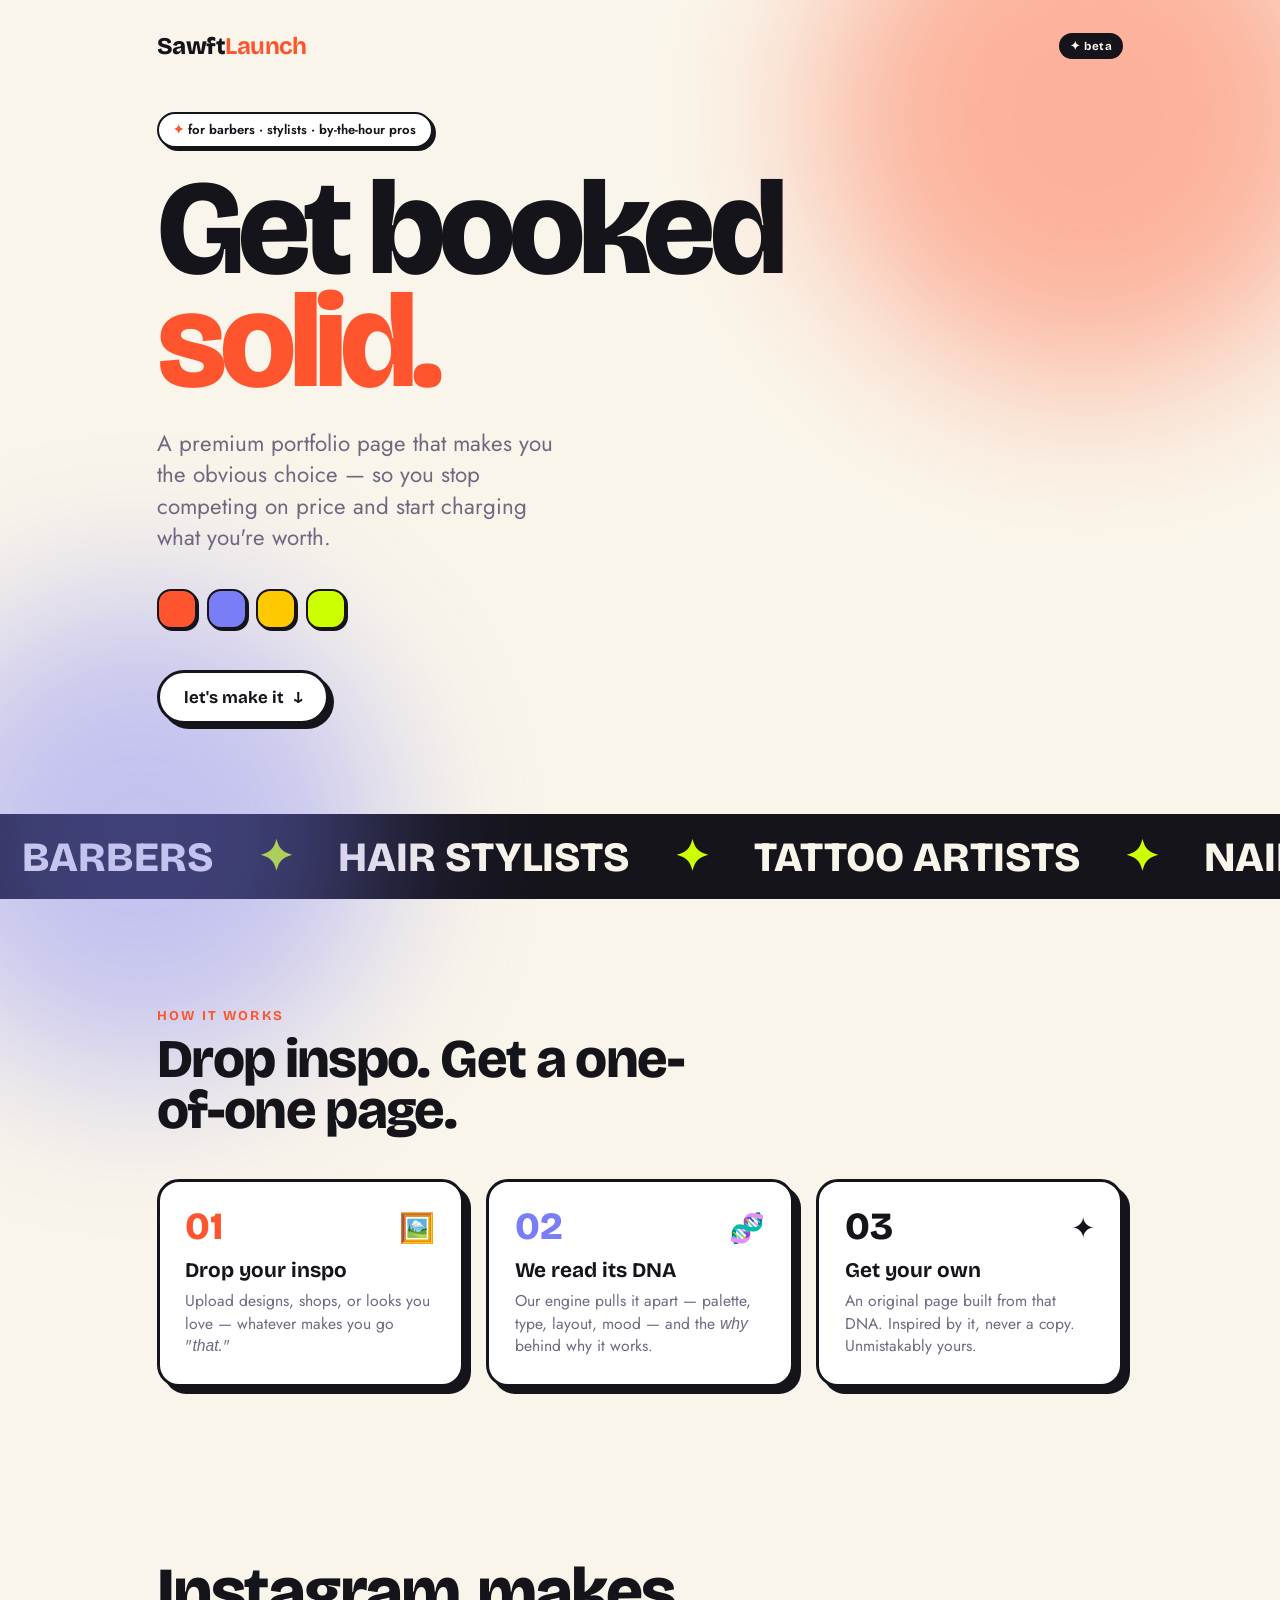
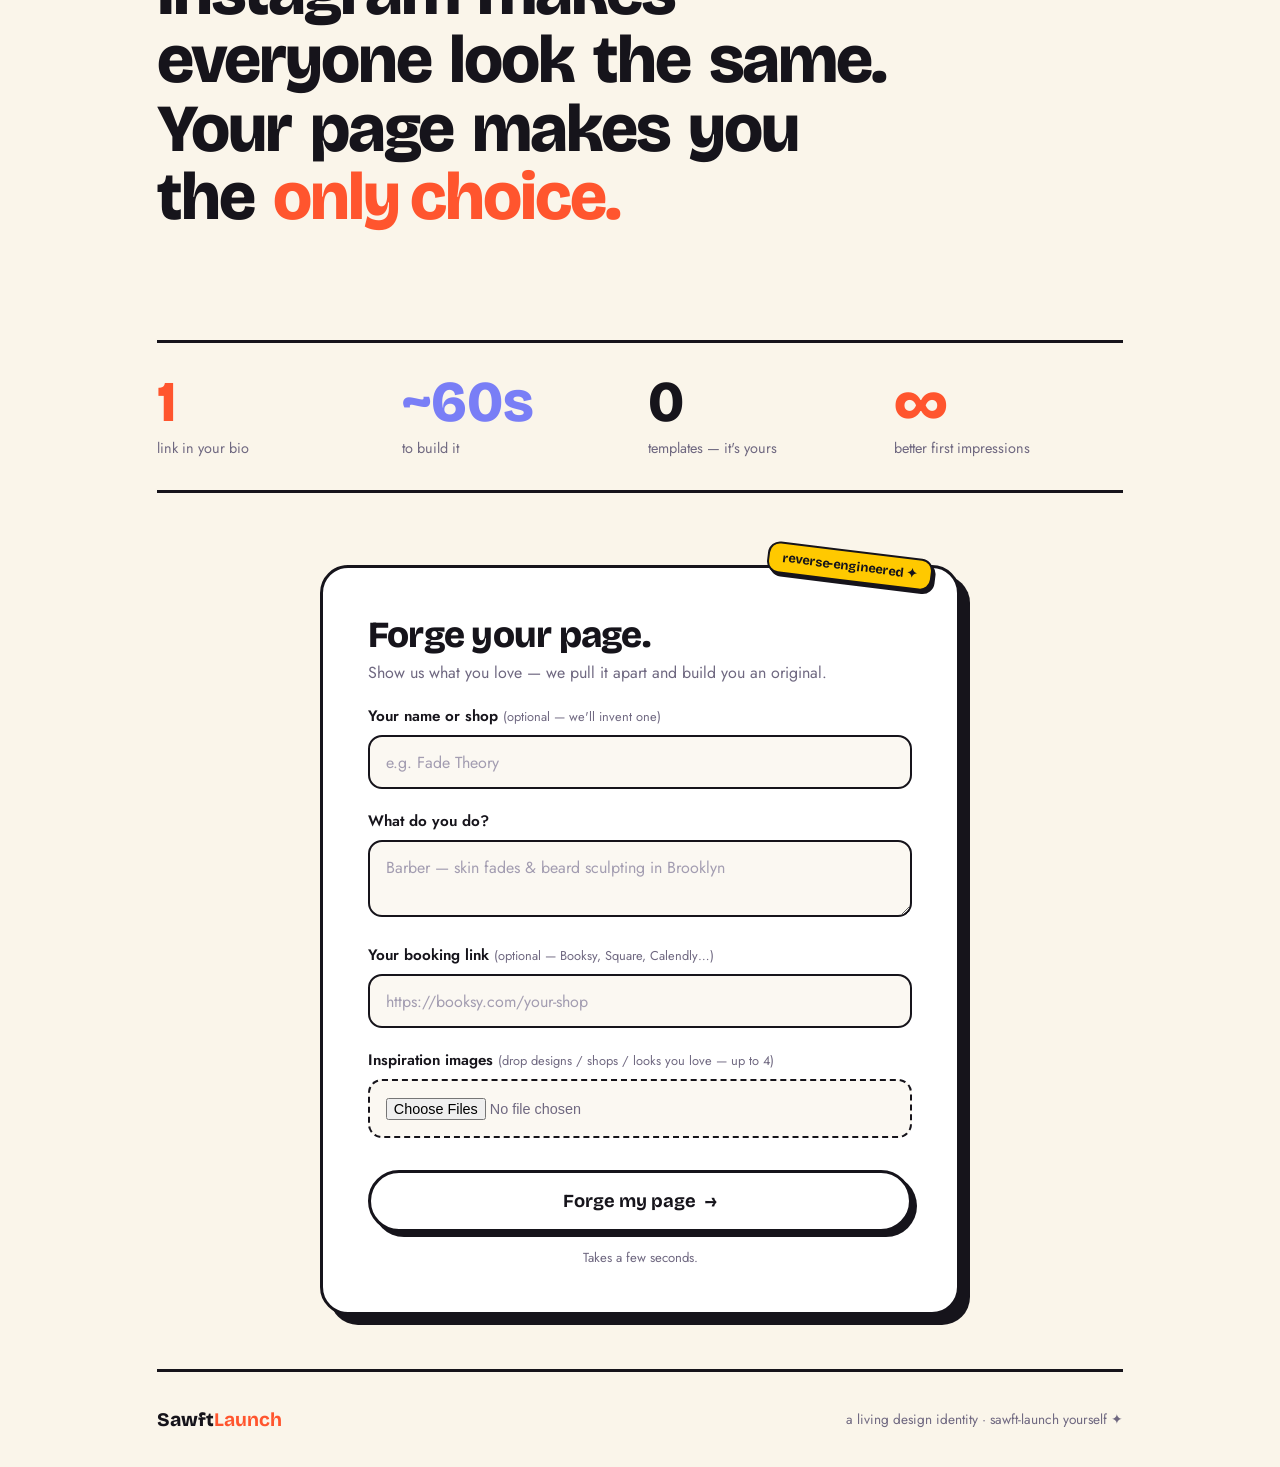
==== commit d29b5c9c: "Add generative design system and imagery engine for new UI Introduce a curated design-primitive syst" ====
--- a/sawftlaunch-app/templates/onboard.html
+++ b/sawftlaunch-app/templates/onboard.html
@@ -114,7 +114,7 @@
     /* manifesto text reveal */
     .manifesto { padding:12vh 0; }
     .manifesto p { font-family:var(--display); font-weight:800; font-size:clamp(2rem,6.5vw,4.2rem); line-height:1.02; letter-spacing:-.03em; max-width:18ch; }
-    .manifesto .w { display:inline-block; opacity:.13; transition:opacity .5s ease; }
+    .manifesto .w { display:inline-block; opacity:.13; transition:opacity .5s ease; margin-right:.28em; }
     .manifesto.in .w { opacity:1; }
     .manifesto .hl { color:var(--orange); }
 
@@ -170,9 +170,9 @@
     </div>
 
     <section class="hero" id="hero">
-      <span class="pill"><span class="spark">✦</span> design that becomes you</span>
-      <h1>Sawft-launch your <span class="cycle" id="cycle">vibe.</span></h1>
-      <p class="lede">A few photos, a couple of questions — and we turn who you are into a whole look you can share.</p>
+      <span class="pill"><span class="spark">✦</span> for barbers · stylists · by-the-hour pros</span>
+      <h1>Get booked <span class="cycle" id="cycle">solid.</span></h1>
+      <p class="lede">A premium portfolio page that makes you the obvious choice — so you stop competing on price and start charging what you're worth.</p>
       <div class="swatches"><span style="background:var(--orange)"></span><span style="background:var(--blue)"></span><span style="background:var(--yellow)"></span><span style="background:var(--lime)"></span></div>
       <a class="btn btn-hero" href="#start"><span class="fill"></span><span>let's make it</span><span class="ico">↓</span></a>
     </section>
@@ -180,68 +180,49 @@
 
   <!-- marquee -->
   <div class="marquee"><div class="mq-track" id="mq">
-    <span>EDITORIAL</span><span class="s">✦</span><span>CYBERSIGILISM</span><span class="s">✦</span><span>PASIFIKA</span><span class="s">✦</span><span>VAPORWAVE</span><span class="s">✦</span><span>LUXE</span><span class="s">✦</span><span>ORGANIC</span><span class="s">✦</span><span>PLAYFUL</span><span class="s">✦</span>
+    <span>BARBERS</span><span class="s">✦</span><span>HAIR STYLISTS</span><span class="s">✦</span><span>TATTOO ARTISTS</span><span class="s">✦</span><span>NAIL TECHS</span><span class="s">✦</span><span>ESTHETICIANS</span><span class="s">✦</span><span>BOOKED BY THE HOUR</span><span class="s">✦</span>
   </div></div>
 
   <div class="shell">
     <!-- how it works -->
     <section class="sec">
-      <div class="reveal"><div class="kicker">how it works</div><h2>Three steps. Then you look like you.</h2></div>
+      <div class="reveal"><div class="kicker">how it works</div><h2>Drop inspo. Get a one-of-one page.</h2></div>
       <div class="steps stagger">
-        <div class="step"><span class="emoji">📸</span><div class="n">01</div><h3>Show us you</h3><p>Drop a few photos and answer four quick questions about who you are.</p></div>
-        <div class="step"><span class="emoji">✦</span><div class="n">02</div><h3>We design it</h3><p>Claude reads your vibe, picks an aesthetic, and tints a palette + fonts to you.</p></div>
-        <div class="step"><span class="emoji">🔗</span><div class="n">03</div><h3>Share the link</h3><p>Get a live page that looks unmistakably yours. Sawft-launch your whole world.</p></div>
-      </div>
-    </section>
-
-    <!-- aesthetic gallery -->
-    <section class="sec">
-      <div class="reveal"><div class="kicker">the crayon box</div><h2>One prompt. Infinite yous.</h2></div>
-      <div class="gallery stagger">
-        <a class="sc" href="/preview/cybersigilism" style="--sbg:#07070a;--sink:#e9e9f2;--sacc:#9dff3c;--sacc2:#5b2bff;--sfont:'Orbitron',sans-serif">
-          <div class="fx fx-sigil"></div><div class="scin"><div class="eye">cybersigilism</div><div class="nm">NOVA</div><div class="dots"><i style="background:#9dff3c"></i><i style="background:#5b2bff"></i><i style="background:#e9e9f2"></i></div></div></a>
-        <a class="sc" href="/preview/pasifika" style="--sbg:#1c2b2d;--sink:#f4ece0;--sacc:#e1873b;--sacc2:#3f8f86;--sfont:'DM Serif Display',serif">
-          <div class="fx fx-tapa"></div><div class="scin"><div class="eye">pasifika</div><div class="nm">Moana Made</div><div class="dots"><i style="background:#e1873b"></i><i style="background:#3f8f86"></i><i style="background:#f4ece0"></i></div></div></a>
-        <a class="sc" href="/preview/vaporwave" style="--sbg:#160a2b;--sink:#fdeafb;--sacc:#ff4fd8;--sacc2:#36e7ff;--sfont:'Orbitron',sans-serif">
-          <div class="fx fx-neon"></div><div class="scin"><div class="eye">vaporwave</div><div class="nm">After Hours</div><div class="dots"><i style="background:#ff4fd8"></i><i style="background:#36e7ff"></i><i style="background:#fdeafb"></i></div></div></a>
-        <a class="sc" href="/preview/editorial-luxe" style="--sbg:#f7f4ee;--sink:#15140f;--sacc:#9a7b3f;--sacc2:#3a3a38;--sfont:'Cormorant Garamond',serif">
-          <div class="fx fx-rules"></div><div class="scin"><div class="eye">editorial luxe</div><div class="nm">Atelier Sève</div><div class="dots"><i style="background:#9a7b3f"></i><i style="background:#3a3a38"></i><i style="background:#15140f"></i></div></div></a>
+        <div class="step"><span class="emoji">🖼️</span><div class="n">01</div><h3>Drop your inspo</h3><p>Upload designs, shops, or looks you love — whatever makes you go "<em>that.</em>"</p></div>
+        <div class="step"><span class="emoji">🧬</span><div class="n">02</div><h3>We read its DNA</h3><p>Our engine pulls it apart — palette, type, layout, mood — and the <em>why</em> behind why it works.</p></div>
+        <div class="step"><span class="emoji">✦</span><div class="n">03</div><h3>Get your own</h3><p>An original page built from that DNA. Inspired by it, never a copy. Unmistakably yours.</p></div>
       </div>
     </section>
 
     <!-- manifesto -->
     <section class="manifesto" id="manifesto">
-      <p id="mfp">Not a template. Not a theme. A living identity that <span class="hl">becomes&nbsp;you.</span></p>
+      <p id="mfp">Instagram makes everyone look the same. Your page makes you the <span class="hl">only&nbsp;choice.</span></p>
     </section>
 
     <!-- stats -->
     <section class="stats stagger">
-      <div class="stat"><div class="big">8</div><div class="lab">curated aesthetics</div></div>
-      <div class="stat"><div class="big">∞</div><div class="lab">personalized palettes</div></div>
-      <div class="stat"><div class="big">~10s</div><div class="lab">to your page</div></div>
-      <div class="stat"><div class="big">1</div><div class="lab">unmistakably you</div></div>
-    </section>
-
-    <!-- form -->
+      <div class="stat"><div class="big">1</div><div class="lab">link in your bio</div></div>
+      <div class="stat"><div class="big">~60s</div><div class="lab">to build it</div></div>
+      <div class="stat"><div class="big">0</div><div class="lab">templates — it's yours</div></div>
+      <div class="stat"><div class="big">∞</div><div class="lab">better first impressions</div></div>
+    </section>
+
+    <!-- forge -->
     <section class="formwrap" id="start">
       <form class="card2 reveal" action="/generate" method="post" enctype="multipart/form-data" onsubmit="this.classList.add('sending')">
-        <span class="sticker">takes 10 sec ✦</span>
-        <h2>Tell us who you are.</h2>
-        <p class="sub">Four quick things. We'll handle the taste.</p>
-        <label>Your name or project name <span class="hint">(optional — we'll invent one)</span></label>
-        <input type="text" name="name" placeholder="e.g. Atelier Sève" />
-        <label>Who are you / what are you launching?</label>
-        <textarea name="what" required placeholder="A ceramics studio? A music project? Your portfolio?"></textarea>
-        <label>The feeling someone should get in 3 seconds</label>
-        <textarea name="feeling" required placeholder="calm and expensive / loud and rebellious / warm and handmade..."></textarea>
-        <label>An aesthetic you're drawn to <span class="hint">(optional)</span></label>
-        <input type="text" name="aesthetic" placeholder="cybersigilism, island art, vaporwave, quiet luxury..." />
-        <label>Light or dark world?</label>
-        <select name="world"><option value="either">Let SawftLaunch decide</option><option value="light">Light</option><option value="dark">Dark</option></select>
-        <label>A few photos of you / your work <span class="hint">(optional, up to 4)</span></label>
+        <span class="sticker">reverse-engineered ✦</span>
+        <h2>Forge your page.</h2>
+        <p class="sub">Show us what you love — we pull it apart and build you an original.</p>
+        <label>Your name or shop <span class="hint">(optional — we'll invent one)</span></label>
+        <input type="text" name="name" placeholder="e.g. Fade Theory" />
+        <label>What do you do?</label>
+        <textarea name="what" required placeholder="Barber — skin fades &amp; beard sculpting in Brooklyn"></textarea>
+        <label>Your booking link <span class="hint">(optional — Booksy, Square, Calendly…)</span></label>
+        <input type="text" name="booking" placeholder="https://booksy.com/your-shop" />
+        <label>Inspiration images <span class="hint">(drop designs / shops / looks you love — up to 4)</span></label>
         <div class="file-box"><input type="file" name="photos" accept="image/*" multiple /></div>
-        <button type="submit" class="btn btn-submit"><span class="fill"></span><span>Make my page</span><span class="ico">→</span></button>
-        <p class="pending">✦ Claude is looking at your photos and designing…</p>
+        <button type="submit" class="btn btn-submit"><span class="fill"></span><span>Forge my page</span><span class="ico">→</span></button>
+        <p class="pending">✦ Reading the DNA and forging your page…</p>
         <p class="note">Takes a few seconds.</p>
       </form>
     </section>
